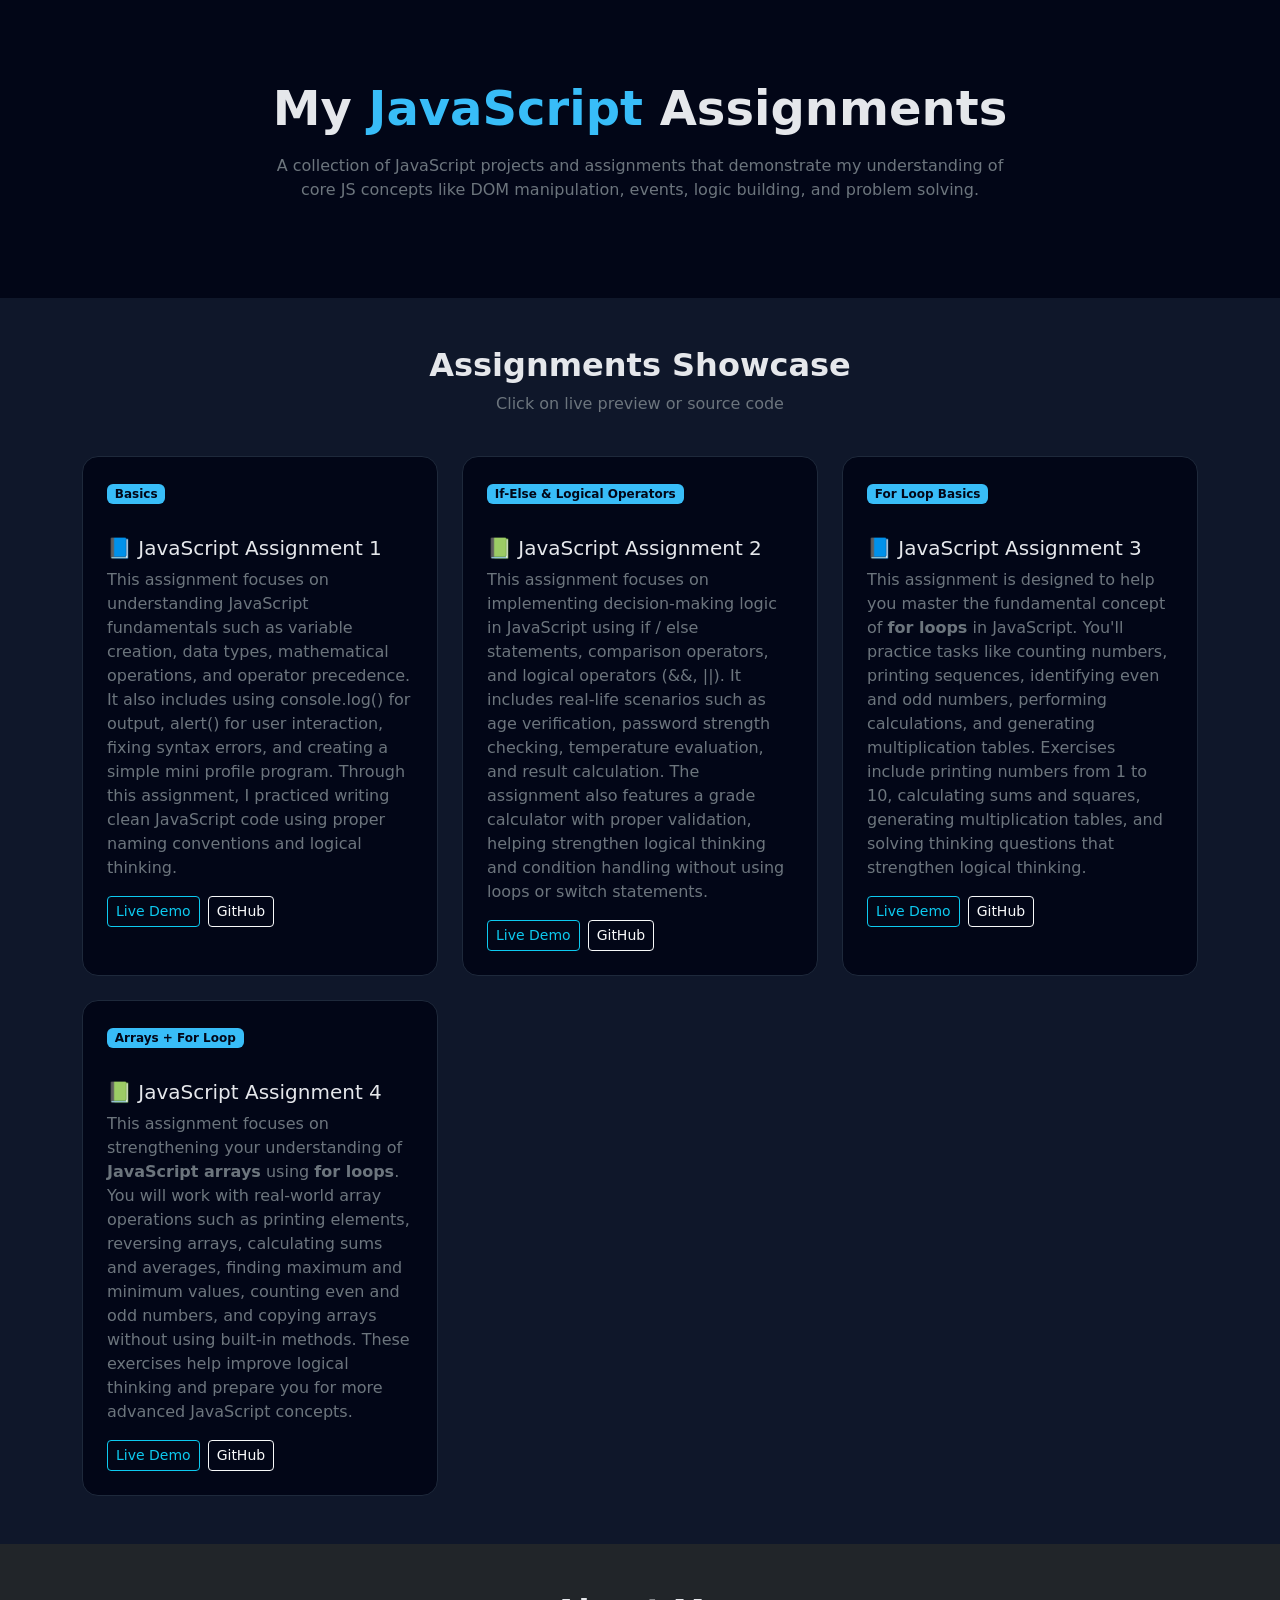
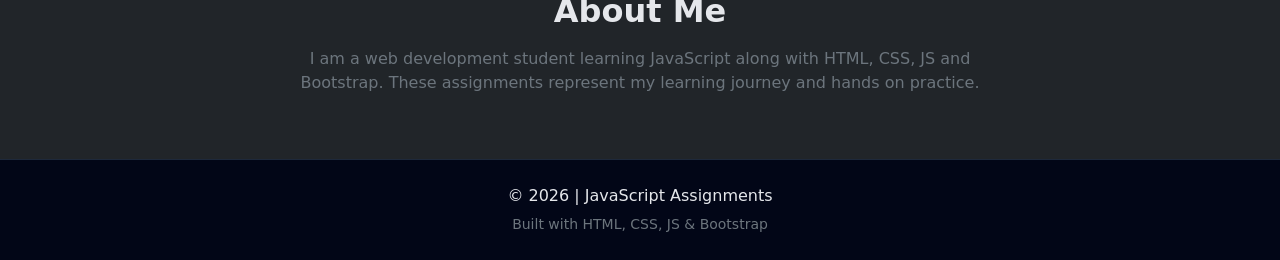
==== index.html @ 64ba67ea "Assgniment 4" ====
<!DOCTYPE html>
<html lang="en">

<head>
  <meta charset="UTF-8" />
  <meta name="viewport" content="width=device-width, initial-scale=1" />
  <title>JavaScript Assignments</title>

  <!-- Bootstrap CSS -->
  <link href="https://cdn.jsdelivr.net/npm/bootstrap@5.3.2/dist/css/bootstrap.min.css" rel="stylesheet" />
<link rel="stylesheet" href="style.css">
</head>

<body>

  <!-- Navbar -->
  <!-- <nav class="navbar navbar-expand-lg navbar-dark">
    <div class="container">
      <a class="navbar-brand fw-bold" href="#">JS Assignments</a>
      <button class="navbar-toggler" type="button" data-bs-toggle="collapse" data-bs-target="#navMenu">
        <span class="navbar-toggler-icon"></span>
      </button>
      <div class="collapse navbar-collapse" id="navMenu">
        <ul class="navbar-nav ms-auto">
          <li class="nav-item"><a class="nav-link" href="#assignments">Assignments</a></li>
          <li class="nav-item"><a class="nav-link" href="#about">About</a></li>
          <li class="nav-item"><a class="nav-link" href="#contact">Contact</a></li>
        </ul>
      </div>
    </div>
  </nav> -->

  <!-- Hero Section -->
  <section class="hero text-center">
    <div class="container">
      <h1 class="display-5 fw-bold">My <span>JavaScript</span> Assignments</h1>
      <p class="mt-3 text-secondary col-lg-8 mx-auto">
        A collection of JavaScript projects and assignments that demonstrate my understanding of core JS concepts like
        DOM manipulation, events, logic building, and problem solving.
      </p>
    </div>
  </section>

  <!-- Assignments Section -->
  <section id="assignments" class="py-5">
    <div class="container">
      <div class="row mb-4">
        <div class="col text-center">
          <h2 class="fw-bold">Assignments Showcase</h2>
          <p class="text-secondary">Click on live preview or source code</p>
        </div>
      </div>

      <div class="row g-4">
        <!-- Assignment 1 -->
        <div class="col-md-6 col-lg-4">
          <div class="assignment-card p-4 h-100">
            <span class="badge badge-custom mb-3">Basics</span>
            <h5 class="mt-3">📘 JavaScript Assignment 1 </h5>
            <p class="text-secondary mt-2">
              This assignment focuses on understanding JavaScript fundamentals such as variable creation, data types, mathematical
              operations, and operator precedence. It also includes using console.log() for output, alert() for user interaction,
              fixing syntax errors, and creating a simple mini profile program. Through this assignment, I practiced writing clean
              JavaScript code using proper naming conventions and logical thinking.
            </p>
            <div class="d-flex gap-2 mt-3">
              <a href="./Assgniment 1/index.html" target="_blank" class="btn btn-outline-info btn-sm">Live Demo</a>
              <a href="https://github.com/muhammadezaananjum289-sys/Assignment-of-Java-Scripts.git"  target="_blank" class="btn btn-outline-light btn-sm">GitHub</a>
            </div>
          </div>
        </div>

        <!-- Assignment 2 -->
        <div class="col-md-6 col-lg-4">
          <div class="assignment-card p-4 h-100">
            <span class="badge badge-custom mb-3">If-Else & Logical Operators</span>
            <h5 class="mt-3">📗 JavaScript Assignment 2 </h5>
            <p class="text-secondary mt-2">
This assignment focuses on implementing decision-making logic in JavaScript using if / else statements, comparison
operators, and logical operators (&&, ||). It includes real-life scenarios such as age verification, password strength
checking, temperature evaluation, and result calculation. The assignment also features a grade calculator with proper
validation, helping strengthen logical thinking and condition handling without using loops or switch statements.            </p>
            <div class="d-flex gap-2 mt-3">
              <a href="./Assgniment 2/index.html" target="_blank" class="btn btn-outline-info btn-sm">Live Demo</a>
              <a href="https://github.com/muhammadezaananjum289-sys/Assignment-of-Java-Scripts.git"  target="_blank" class="btn btn-outline-light btn-sm">GitHub</a>
            </div>
          </div>
        </div>
        <!-- Assignment 3 -->
        <div class="col-md-6 col-lg-4">
          <div class="assignment-card p-4 h-100">
            <span class="badge badge-custom mb-3">For Loop Basics</span>
            <h5 class="mt-3">📘 JavaScript Assignment 3</h5>
            <p class="text-secondary mt-2">
              This assignment is designed to help you master the fundamental concept of <strong>for loops</strong> in
              JavaScript.
              You'll practice tasks like counting numbers, printing sequences, identifying even and odd numbers, performing
              calculations, and generating multiplication tables.
              Exercises include printing numbers from 1 to 10, calculating sums and squares, generating multiplication tables,
              and solving thinking questions that strengthen logical thinking.
            </p>
            <div class="d-flex gap-2 mt-3">
              <a href="./Assgniment 3/index.html" target="_blank" class="btn btn-outline-info btn-sm">Live Demo</a>
              <a href="https://github.com/muhammadezaananjum289-sys/Assignment-of-Java-Scripts.git" target="_blank"
                class="btn btn-outline-light btn-sm">GitHub</a>
            </div>
          </div>
        </div>
<!-- Assignment 4 -->
<div class="col-md-6 col-lg-4">
  <div class="assignment-card p-4 h-100">
    <span class="badge badge-custom mb-3">Arrays + For Loop</span>
    <h5 class="mt-3">📗 JavaScript Assignment 4</h5>
    <p class="text-secondary mt-2">
      This assignment focuses on strengthening your understanding of <strong>JavaScript arrays</strong>
      using <strong>for loops</strong>. You will work with real-world array operations such as printing
      elements, reversing arrays, calculating sums and averages, finding maximum and minimum values,
      counting even and odd numbers, and copying arrays without using built-in methods.
      These exercises help improve logical thinking and prepare you for more advanced JavaScript concepts.
    </p>
    <div class="d-flex gap-2 mt-3">
      <a href="./Assgniment 4/index.html" target="_blank" class="btn btn-outline-info btn-sm">
        Live Demo
      </a>
      <a href="https://github.com/muhammadezaananjum289-sys/Assignment-of-Java-Scripts.git" target="_blank"
        class="btn btn-outline-light btn-sm">
        GitHub
      </a>
    </div>
  </div>
</div>

  </section>

  <!-- About Section -->
  <section id="about" class="py-5 bg-dark">
    <div class="container">
      <div class="row">
        <div class="col-lg-8 mx-auto text-center">
          <h2 class="fw-bold">About Me</h2>
          <p class="text-secondary mt-3">
            I am a web development student learning JavaScript along with HTML, CSS, JS and Bootstrap. These assignments
            represent my learning journey and hands on practice.
          </p>
        </div>
      </div>
    </div>
  </section>

  <!-- Footer -->
  <footer class="py-4" id="contact">
    <div class="container text-center">
      <p class="mb-1">© 2026 | JavaScript Assignments</p>
      <small class="text-secondary">Built with HTML, CSS, JS & Bootstrap</small>
    </div>
  </footer>

  <!-- Bootstrap JS -->
  <script src="https://cdn.jsdelivr.net/npm/bootstrap@5.3.2/dist/js/bootstrap.bundle.min.js"></script>
</body>

</html>
---- style.css ----
body {
      background-color: #0f172a;
      color: #e5e7eb;
    }

    .navbar {
      background-color: #020617;
    }

    .hero {
      padding: 80px 0;
      background: linear-gradient(135deg, #020617, #020617);
    }

    .hero h1 span {
      color: #38bdf8;
    }

    .assignment-card {
      background-color: #020617;
      border: 1px solid #1e293b;
      border-radius: 16px;
      transition: transform 0.3s ease, box-shadow 0.3s ease;
    }

    .assignment-card:hover {
      transform: translateY(-6px);
      box-shadow: 0 12px 30px rgba(56, 189, 248, 0.15);
    }

    .badge-custom {
      background-color: #38bdf8;
      color: #020617;
    }

    footer {
      background-color: #020617;
      border-top: 1px solid #1e293b;
    }
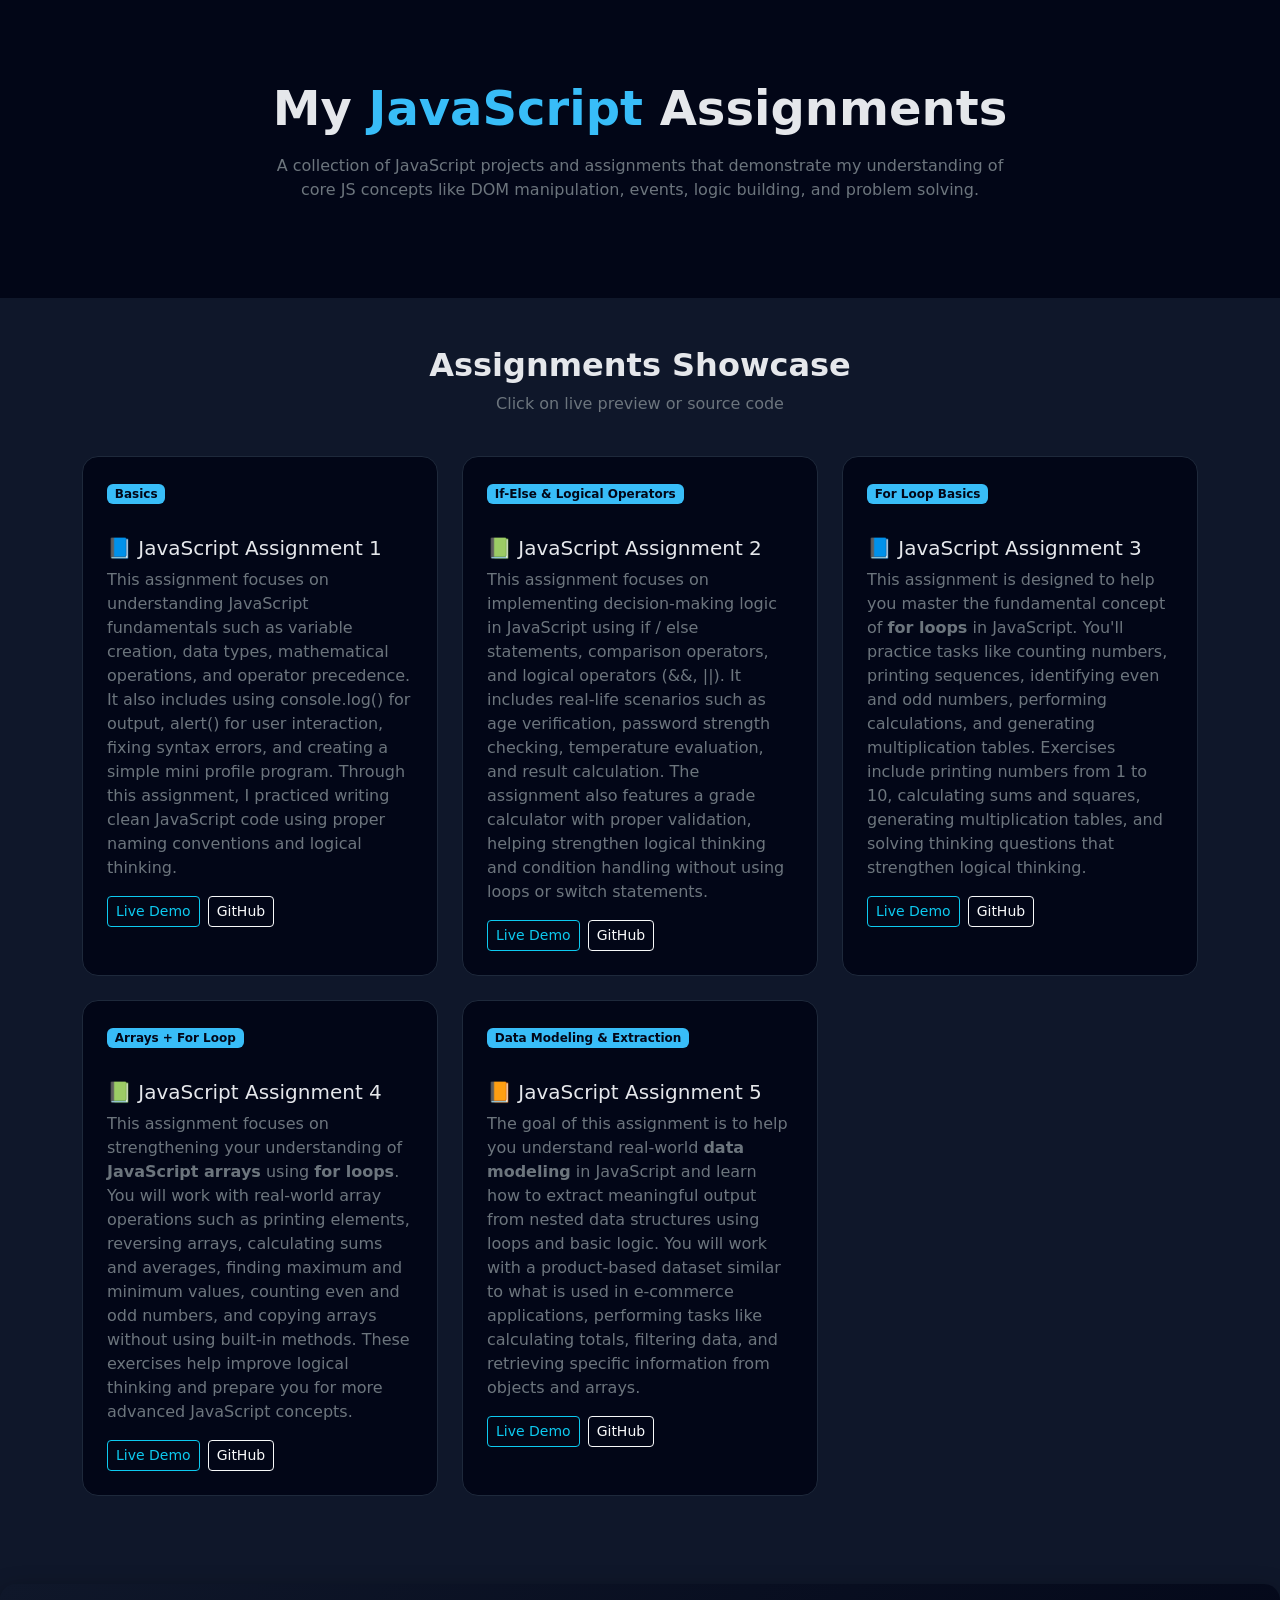
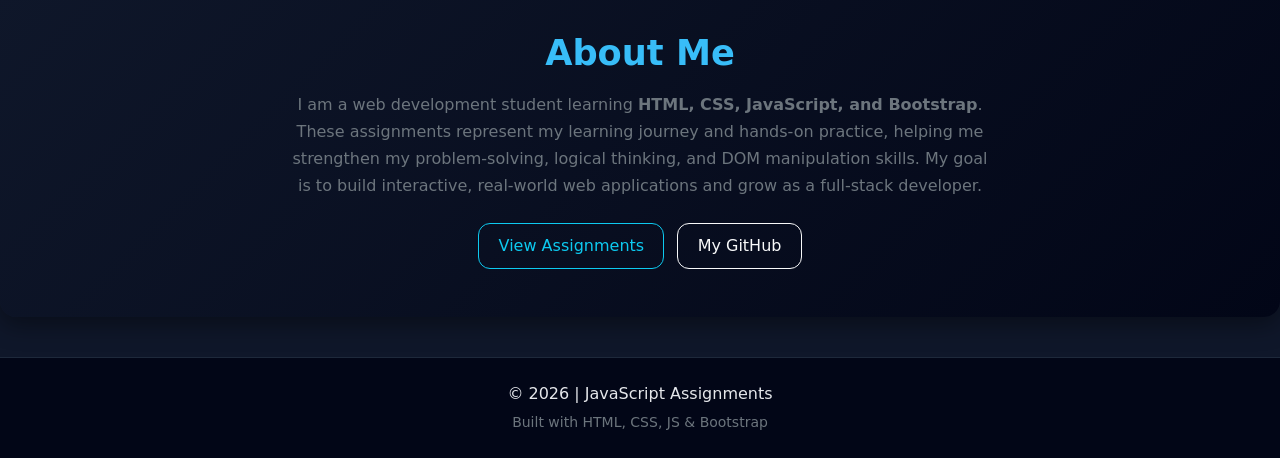
==== commit 888d1431: "Assgniment 5" ====
--- a/index.html
+++ b/index.html
@@ -12,24 +12,6 @@
 </head>
 
 <body>
-
-  <!-- Navbar -->
-  <!-- <nav class="navbar navbar-expand-lg navbar-dark">
-    <div class="container">
-      <a class="navbar-brand fw-bold" href="#">JS Assignments</a>
-      <button class="navbar-toggler" type="button" data-bs-toggle="collapse" data-bs-target="#navMenu">
-        <span class="navbar-toggler-icon"></span>
-      </button>
-      <div class="collapse navbar-collapse" id="navMenu">
-        <ul class="navbar-nav ms-auto">
-          <li class="nav-item"><a class="nav-link" href="#assignments">Assignments</a></li>
-          <li class="nav-item"><a class="nav-link" href="#about">About</a></li>
-          <li class="nav-item"><a class="nav-link" href="#contact">Contact</a></li>
-        </ul>
-      </div>
-    </div>
-  </nav> -->
-
   <!-- Hero Section -->
   <section class="hero text-center">
     <div class="container">
@@ -130,22 +112,52 @@
   </div>
 </div>
 
+<!-- Assignment 5 -->
+<div class="col-md-6 col-lg-4">
+  <div class="assignment-card p-4 h-100">
+    <span class="badge badge-custom mb-3">Data Modeling & Extraction</span>
+    <h5 class="mt-3">📙 JavaScript Assignment 5</h5>
+    <p class="text-secondary mt-2">
+      The goal of this assignment is to help you understand real-world <strong>data modeling</strong> in JavaScript
+      and learn how to extract meaningful output from nested data structures using loops and basic logic.
+      You will work with a product-based dataset similar to what is used in e-commerce applications, performing tasks
+      like
+      calculating totals, filtering data, and retrieving specific information from objects and arrays.
+    </p>
+    <div class="d-flex gap-2 mt-3">
+      <a href="./Assgniment 5/index.html" target="_blank" class="btn btn-outline-info btn-sm">Live Demo</a>
+      <a href="https://github.com/muhammadezaananjum289-sys/Assignment-of-Java-Scripts.git" target="_blank"
+        class="btn btn-outline-light btn-sm">GitHub</a>
+    </div>
+  </div>
+</div>
+
+
   </section>
 
-  <!-- About Section -->
-  <section id="about" class="py-5 bg-dark">
-    <div class="container">
-      <div class="row">
-        <div class="col-lg-8 mx-auto text-center">
-          <h2 class="fw-bold">About Me</h2>
-          <p class="text-secondary mt-3">
-            I am a web development student learning JavaScript along with HTML, CSS, JS and Bootstrap. These assignments
-            represent my learning journey and hands on practice.
-          </p>
+<!-- About Section -->
+<section id="about" class="py-5">
+  <div class="container">
+    <div class="row justify-content-center">
+      <div class="col-lg-8 text-center">
+        <h2 class="fw-bold">About Me</h2>
+        <p class="text-secondary mt-3">
+          I am a web development student learning <strong>HTML, CSS, JavaScript, and Bootstrap</strong>.
+          These assignments represent my learning journey and hands-on practice, helping me strengthen my
+          problem-solving,
+          logical thinking, and DOM manipulation skills. My goal is to build interactive, real-world web applications
+          and grow as a full-stack developer.
+        </p>
+        <div class="mt-4">
+          <a href="#assignments" class="btn btn-outline-info me-2">View Assignments</a>
+          <a href="https://github.com/muhammadezaananjum289-sys" target="_blank" class="btn btn-outline-light">My
+            GitHub</a>
         </div>
       </div>
     </div>
-  </section>
+  </div>
+</section>
+
 
   <!-- Footer -->
   <footer class="py-4" id="contact">
--- a/style.css
+++ b/style.css
@@ -32,6 +32,48 @@
       background-color: #38bdf8;
       color: #020617;
     }
+    /* About Section */
+#about {
+  background: linear-gradient(135deg, #0f172a, #020617);
+  color: #e5e7eb;
+  padding: 80px 0;
+  text-align: center;
+  border-radius: 16px;
+  margin: 40px 0;
+  box-shadow: 0 8px 25px rgba(0, 0, 0, 0.4);
+}
+
+#about h2 {
+  color: #38bdf8;
+  font-size: 2.2rem;
+  margin-bottom: 1rem;
+}
+
+#about p {
+  font-size: 1rem;
+  color: #cbd5e1;
+  line-height: 1.7;
+  max-width: 700px;
+  margin: 0 auto;
+}
+
+#about .btn {
+  padding: 0.6rem 1.2rem;
+  border-radius: 12px;
+  font-weight: 500;
+  transition: all 0.3s ease;
+}
+
+#about .btn-outline-info:hover {
+  background-color: #38bdf8;
+  color: #020617;
+}
+
+#about .btn-outline-light:hover {
+  background-color: #e5e7eb;
+  color: #020617;
+}
+
 
     footer {
       background-color: #020617;
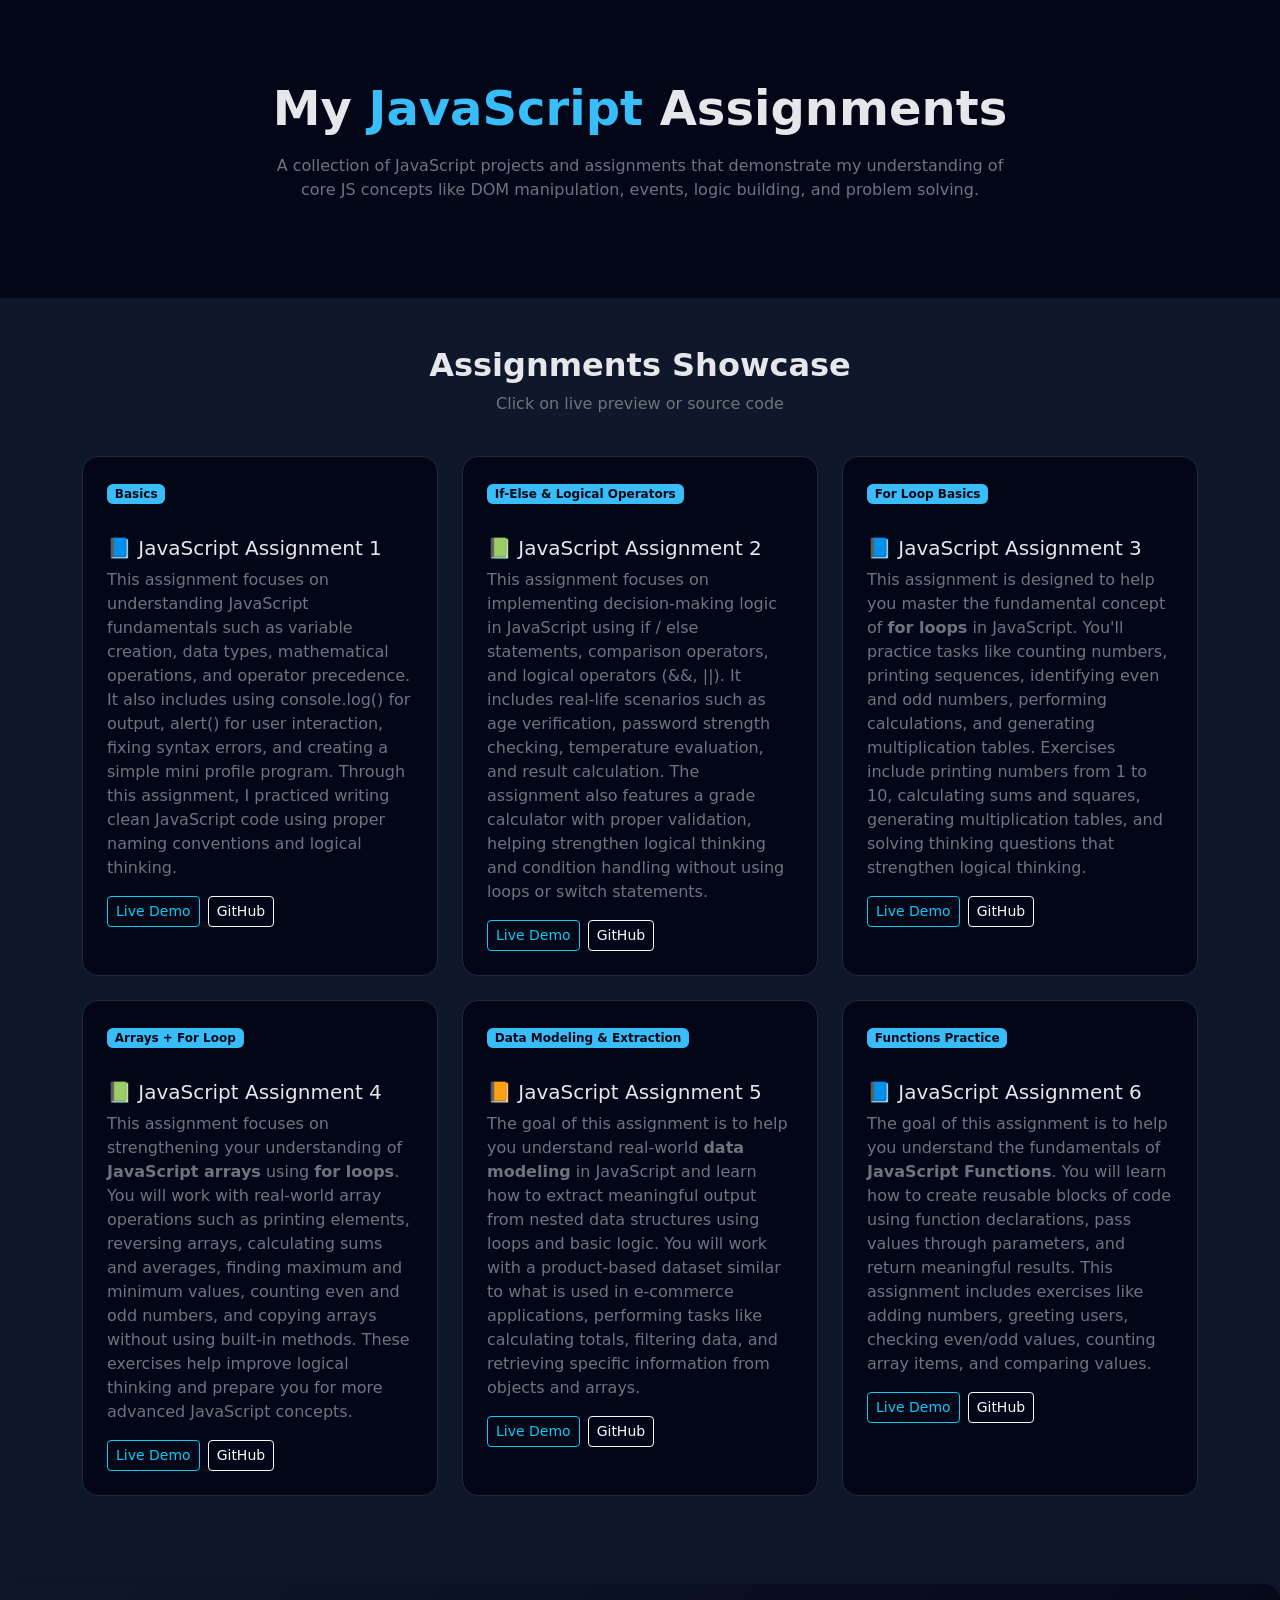
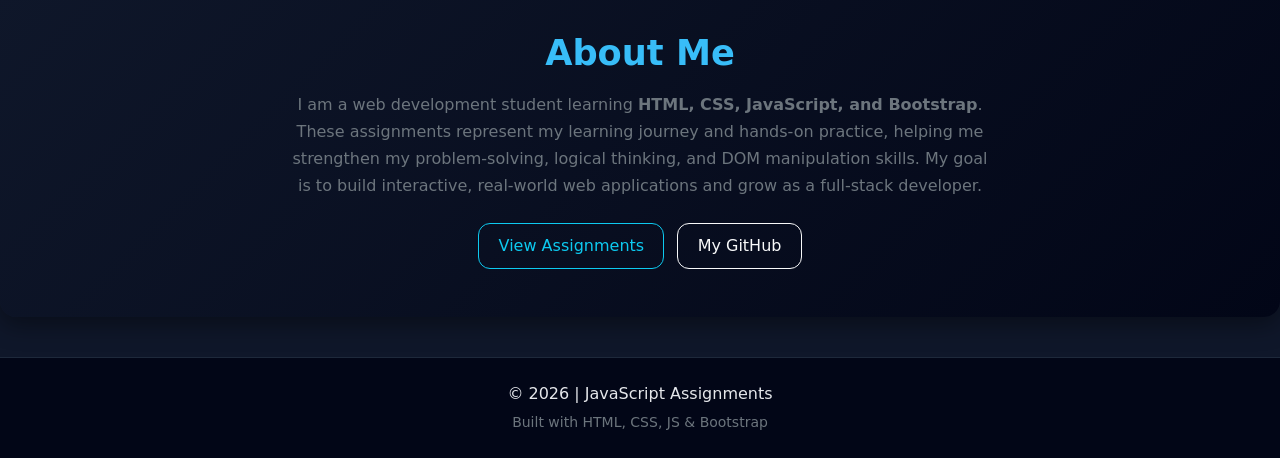
==== commit bf2cb338: "Assginment 6" ====
--- a/index.html
+++ b/index.html
@@ -8,7 +8,7 @@
 
   <!-- Bootstrap CSS -->
   <link href="https://cdn.jsdelivr.net/npm/bootstrap@5.3.2/dist/css/bootstrap.min.css" rel="stylesheet" />
-<link rel="stylesheet" href="style.css">
+  <link rel="stylesheet" href="style.css">
 </head>
 
 <body>
@@ -40,14 +40,18 @@
             <span class="badge badge-custom mb-3">Basics</span>
             <h5 class="mt-3">📘 JavaScript Assignment 1 </h5>
             <p class="text-secondary mt-2">
-              This assignment focuses on understanding JavaScript fundamentals such as variable creation, data types, mathematical
-              operations, and operator precedence. It also includes using console.log() for output, alert() for user interaction,
-              fixing syntax errors, and creating a simple mini profile program. Through this assignment, I practiced writing clean
+              This assignment focuses on understanding JavaScript fundamentals such as variable creation, data types,
+              mathematical
+              operations, and operator precedence. It also includes using console.log() for output, alert() for user
+              interaction,
+              fixing syntax errors, and creating a simple mini profile program. Through this assignment, I practiced
+              writing clean
               JavaScript code using proper naming conventions and logical thinking.
             </p>
             <div class="d-flex gap-2 mt-3">
               <a href="./Assgniment 1/index.html" target="_blank" class="btn btn-outline-info btn-sm">Live Demo</a>
-              <a href="https://github.com/muhammadezaananjum289-sys/Assignment-of-Java-Scripts.git"  target="_blank" class="btn btn-outline-light btn-sm">GitHub</a>
+              <a href="https://github.com/muhammadezaananjum289-sys/Assignment-of-Java-Scripts.git" target="_blank"
+                class="btn btn-outline-light btn-sm">GitHub</a>
             </div>
           </div>
         </div>
@@ -58,13 +62,18 @@
             <span class="badge badge-custom mb-3">If-Else & Logical Operators</span>
             <h5 class="mt-3">📗 JavaScript Assignment 2 </h5>
             <p class="text-secondary mt-2">
-This assignment focuses on implementing decision-making logic in JavaScript using if / else statements, comparison
-operators, and logical operators (&&, ||). It includes real-life scenarios such as age verification, password strength
-checking, temperature evaluation, and result calculation. The assignment also features a grade calculator with proper
-validation, helping strengthen logical thinking and condition handling without using loops or switch statements.            </p>
+              This assignment focuses on implementing decision-making logic in JavaScript using if / else statements,
+              comparison
+              operators, and logical operators (&&, ||). It includes real-life scenarios such as age verification,
+              password strength
+              checking, temperature evaluation, and result calculation. The assignment also features a grade calculator
+              with proper
+              validation, helping strengthen logical thinking and condition handling without using loops or switch
+              statements. </p>
             <div class="d-flex gap-2 mt-3">
               <a href="./Assgniment 2/index.html" target="_blank" class="btn btn-outline-info btn-sm">Live Demo</a>
-              <a href="https://github.com/muhammadezaananjum289-sys/Assignment-of-Java-Scripts.git"  target="_blank" class="btn btn-outline-light btn-sm">GitHub</a>
+              <a href="https://github.com/muhammadezaananjum289-sys/Assignment-of-Java-Scripts.git" target="_blank"
+                class="btn btn-outline-light btn-sm">GitHub</a>
             </div>
           </div>
         </div>
@@ -76,9 +85,11 @@
             <p class="text-secondary mt-2">
               This assignment is designed to help you master the fundamental concept of <strong>for loops</strong> in
               JavaScript.
-              You'll practice tasks like counting numbers, printing sequences, identifying even and odd numbers, performing
+              You'll practice tasks like counting numbers, printing sequences, identifying even and odd numbers,
+              performing
               calculations, and generating multiplication tables.
-              Exercises include printing numbers from 1 to 10, calculating sums and squares, generating multiplication tables,
+              Exercises include printing numbers from 1 to 10, calculating sums and squares, generating multiplication
+              tables,
               and solving thinking questions that strengthen logical thinking.
             </p>
             <div class="d-flex gap-2 mt-3">
@@ -88,75 +99,108 @@
             </div>
           </div>
         </div>
-<!-- Assignment 4 -->
-<div class="col-md-6 col-lg-4">
-  <div class="assignment-card p-4 h-100">
-    <span class="badge badge-custom mb-3">Arrays + For Loop</span>
-    <h5 class="mt-3">📗 JavaScript Assignment 4</h5>
-    <p class="text-secondary mt-2">
-      This assignment focuses on strengthening your understanding of <strong>JavaScript arrays</strong>
-      using <strong>for loops</strong>. You will work with real-world array operations such as printing
-      elements, reversing arrays, calculating sums and averages, finding maximum and minimum values,
-      counting even and odd numbers, and copying arrays without using built-in methods.
-      These exercises help improve logical thinking and prepare you for more advanced JavaScript concepts.
-    </p>
-    <div class="d-flex gap-2 mt-3">
-      <a href="./Assgniment 4/index.html" target="_blank" class="btn btn-outline-info btn-sm">
-        Live Demo
-      </a>
-      <a href="https://github.com/muhammadezaananjum289-sys/Assignment-of-Java-Scripts.git" target="_blank"
-        class="btn btn-outline-light btn-sm">
-        GitHub
-      </a>
-    </div>
-  </div>
-</div>
-
-<!-- Assignment 5 -->
-<div class="col-md-6 col-lg-4">
-  <div class="assignment-card p-4 h-100">
-    <span class="badge badge-custom mb-3">Data Modeling & Extraction</span>
-    <h5 class="mt-3">📙 JavaScript Assignment 5</h5>
-    <p class="text-secondary mt-2">
-      The goal of this assignment is to help you understand real-world <strong>data modeling</strong> in JavaScript
-      and learn how to extract meaningful output from nested data structures using loops and basic logic.
-      You will work with a product-based dataset similar to what is used in e-commerce applications, performing tasks
-      like
-      calculating totals, filtering data, and retrieving specific information from objects and arrays.
-    </p>
-    <div class="d-flex gap-2 mt-3">
-      <a href="./Assgniment 5/index.html" target="_blank" class="btn btn-outline-info btn-sm">Live Demo</a>
-      <a href="https://github.com/muhammadezaananjum289-sys/Assignment-of-Java-Scripts.git" target="_blank"
-        class="btn btn-outline-light btn-sm">GitHub</a>
-    </div>
-  </div>
-</div>
+        <!-- Assignment 4 -->
+        <div class="col-md-6 col-lg-4">
+          <div class="assignment-card p-4 h-100">
+            <span class="badge badge-custom mb-3">Arrays + For Loop</span>
+            <h5 class="mt-3">📗 JavaScript Assignment 4</h5>
+            <p class="text-secondary mt-2">
+              This assignment focuses on strengthening your understanding of <strong>JavaScript arrays</strong>
+              using <strong>for loops</strong>. You will work with real-world array operations such as printing
+              elements, reversing arrays, calculating sums and averages, finding maximum and minimum values,
+              counting even and odd numbers, and copying arrays without using built-in methods.
+              These exercises help improve logical thinking and prepare you for more advanced JavaScript concepts.
+            </p>
+            <div class="d-flex gap-2 mt-3">
+              <a href="./Assgniment 4/index.html" target="_blank" class="btn btn-outline-info btn-sm">
+                Live Demo
+              </a>
+              <a href="https://github.com/muhammadezaananjum289-sys/Assignment-of-Java-Scripts.git" target="_blank"
+                class="btn btn-outline-light btn-sm">
+                GitHub
+              </a>
+            </div>
+          </div>
+        </div>
+
+        <!-- Assignment 5 -->
+        <div class="col-md-6 col-lg-4">
+          <div class="assignment-card p-4 h-100">
+            <span class="badge badge-custom mb-3">Data Modeling & Extraction</span>
+            <h5 class="mt-3">📙 JavaScript Assignment 5</h5>
+            <p class="text-secondary mt-2">
+              The goal of this assignment is to help you understand real-world <strong>data modeling</strong> in
+              JavaScript
+              and learn how to extract meaningful output from nested data structures using loops and basic logic.
+              You will work with a product-based dataset similar to what is used in e-commerce applications, performing
+              tasks
+              like
+              calculating totals, filtering data, and retrieving specific information from objects and arrays.
+            </p>
+            <div class="d-flex gap-2 mt-3">
+              <a href="./Assgniment 5/index.html" target="_blank" class="btn btn-outline-info btn-sm">Live Demo</a>
+              <a href="https://github.com/muhammadezaananjum289-sys/Assignment-of-Java-Scripts.git" target="_blank"
+                class="btn btn-outline-light btn-sm">GitHub</a>
+            </div>
+          </div>
+        </div>
+        <!-- Assignment 6 -->
+        <div class="col-md-6 col-lg-4">
+          <div class="assignment-card p-4 h-100">
+        
+            <span class="badge badge-custom mb-3">Functions Practice</span>
+        
+            <h5 class="mt-3">📘 JavaScript Assignment 6</h5>
+        
+            <p class="text-secondary mt-2">
+              The goal of this assignment is to help you understand the fundamentals of
+              <strong>JavaScript Functions</strong>.
+              You will learn how to create reusable blocks of code using function declarations,
+              pass values through parameters, and return meaningful results.
+              This assignment includes exercises like adding numbers, greeting users, checking even/odd values,
+              counting array items, and comparing values.
+            </p>
+        
+            <div class="d-flex gap-2 mt-3">
+              <a href="./Assginment 6/index.html" target="_blank" class="btn btn-outline-info btn-sm">
+                Live Demo
+              </a>
+        
+              <a href="https://github.com/muhammadezaananjum289-sys/Assignment-of-Java-Scripts.git" target="_blank"
+                class="btn btn-outline-light btn-sm">
+                GitHub
+              </a>
+            </div>
+        
+          </div>
+        </div>
+
 
 
   </section>
 
-<!-- About Section -->
-<section id="about" class="py-5">
-  <div class="container">
-    <div class="row justify-content-center">
-      <div class="col-lg-8 text-center">
-        <h2 class="fw-bold">About Me</h2>
-        <p class="text-secondary mt-3">
-          I am a web development student learning <strong>HTML, CSS, JavaScript, and Bootstrap</strong>.
-          These assignments represent my learning journey and hands-on practice, helping me strengthen my
-          problem-solving,
-          logical thinking, and DOM manipulation skills. My goal is to build interactive, real-world web applications
-          and grow as a full-stack developer.
-        </p>
-        <div class="mt-4">
-          <a href="#assignments" class="btn btn-outline-info me-2">View Assignments</a>
-          <a href="https://github.com/muhammadezaananjum289-sys" target="_blank" class="btn btn-outline-light">My
-            GitHub</a>
+  <!-- About Section -->
+  <section id="about" class="py-5">
+    <div class="container">
+      <div class="row justify-content-center">
+        <div class="col-lg-8 text-center">
+          <h2 class="fw-bold">About Me</h2>
+          <p class="text-secondary mt-3">
+            I am a web development student learning <strong>HTML, CSS, JavaScript, and Bootstrap</strong>.
+            These assignments represent my learning journey and hands-on practice, helping me strengthen my
+            problem-solving,
+            logical thinking, and DOM manipulation skills. My goal is to build interactive, real-world web applications
+            and grow as a full-stack developer.
+          </p>
+          <div class="mt-4">
+            <a href="#assignments" class="btn btn-outline-info me-2">View Assignments</a>
+            <a href="https://github.com/muhammadezaananjum289-sys" target="_blank" class="btn btn-outline-light">My
+              GitHub</a>
+          </div>
         </div>
       </div>
     </div>
-  </div>
-</section>
+  </section>
 
 
   <!-- Footer -->
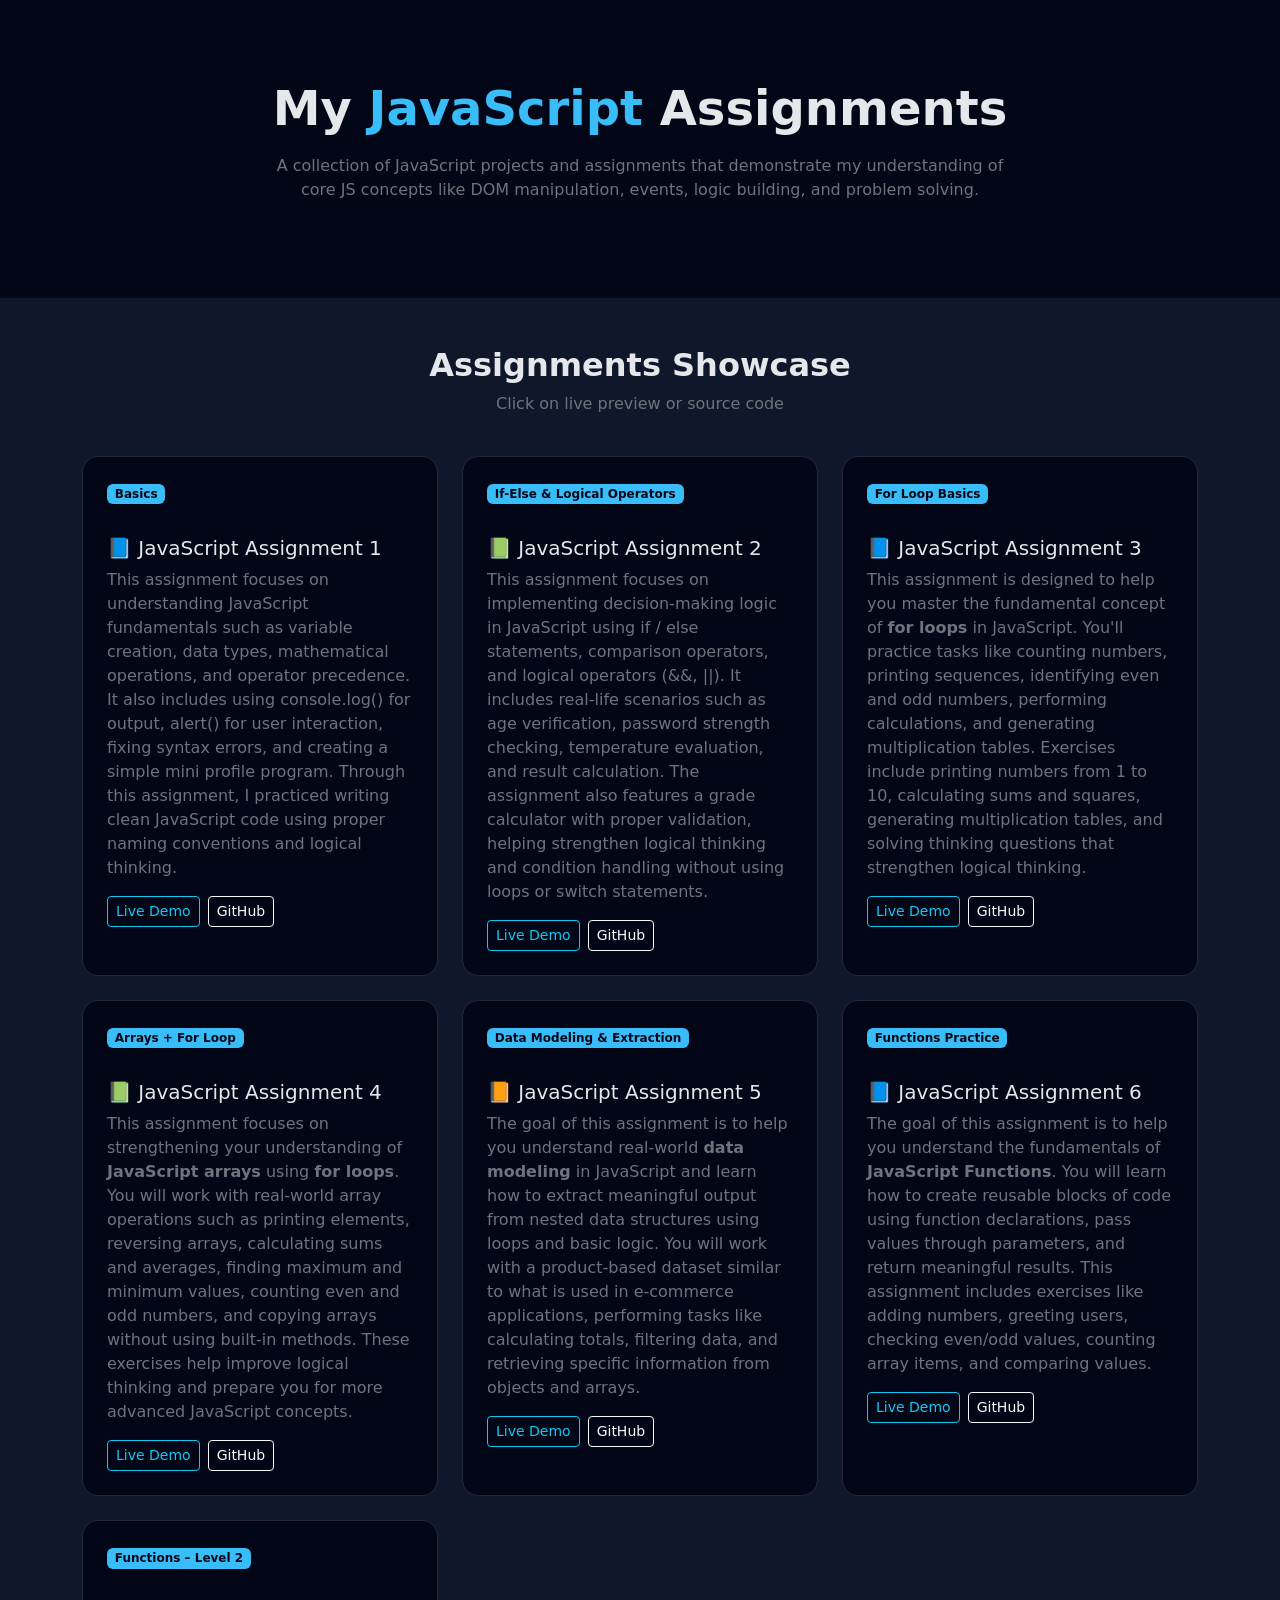
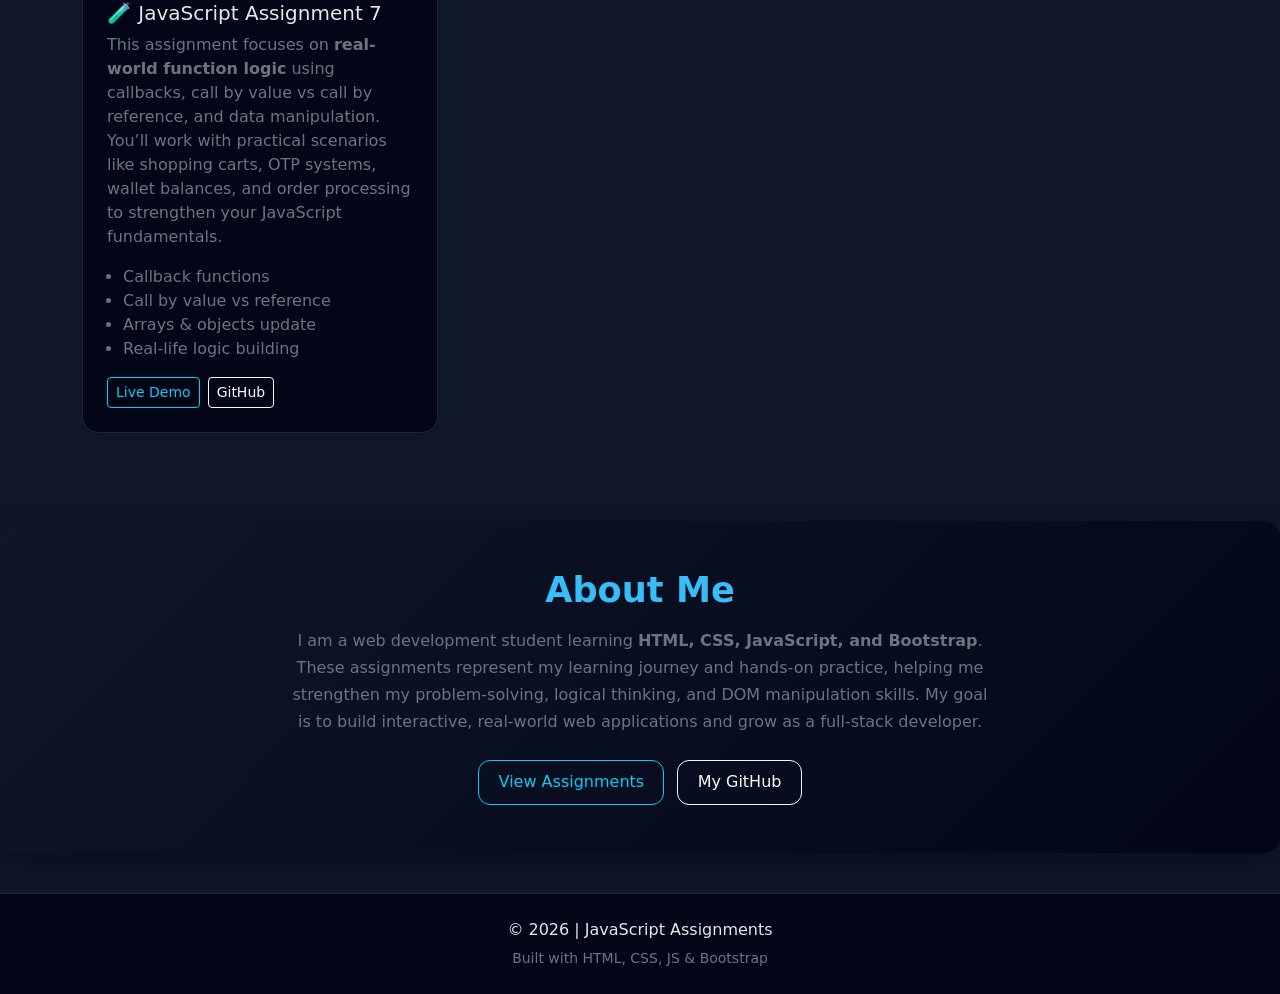
==== commit a0afb4cf: "Assignment 7" ====
--- a/index.html
+++ b/index.html
@@ -175,6 +175,41 @@
           </div>
         </div>
 
+<!-- Assignment 7 -->
+<div class="col-md-6 col-lg-4">
+  <div class="assignment-card p-4 h-100">
+
+    <span class="badge badge-custom mb-3">Functions – Level 2</span>
+
+    <h5 class="mt-3">🧪 JavaScript Assignment 7</h5>
+
+    <p class="text-secondary mt-2">
+      This assignment focuses on <strong>real-world function logic</strong> using
+      callbacks, call by value vs call by reference, and data manipulation.
+      You’ll work with practical scenarios like shopping carts, OTP systems,
+      wallet balances, and order processing to strengthen your JavaScript fundamentals.
+    </p>
+
+    <ul class="text-secondary mt-2 ps-3">
+      <li>Callback functions</li>
+      <li>Call by value vs reference</li>
+      <li>Arrays & objects update</li>
+      <li>Real-life logic building</li>
+    </ul>
+
+    <div class="d-flex gap-2 mt-3">
+      <a href="./Assginment 7/index.html" target="_blank" class="btn btn-outline-info btn-sm">
+        Live Demo
+      </a>
+
+      <a href="https://github.com/muhammadezaananjum289-sys/Assignment-of-Java-Scripts.git" target="_blank"
+        class="btn btn-outline-light btn-sm">
+        GitHub
+      </a>
+    </div>
+
+  </div>
+</div>
 
 
   </section>
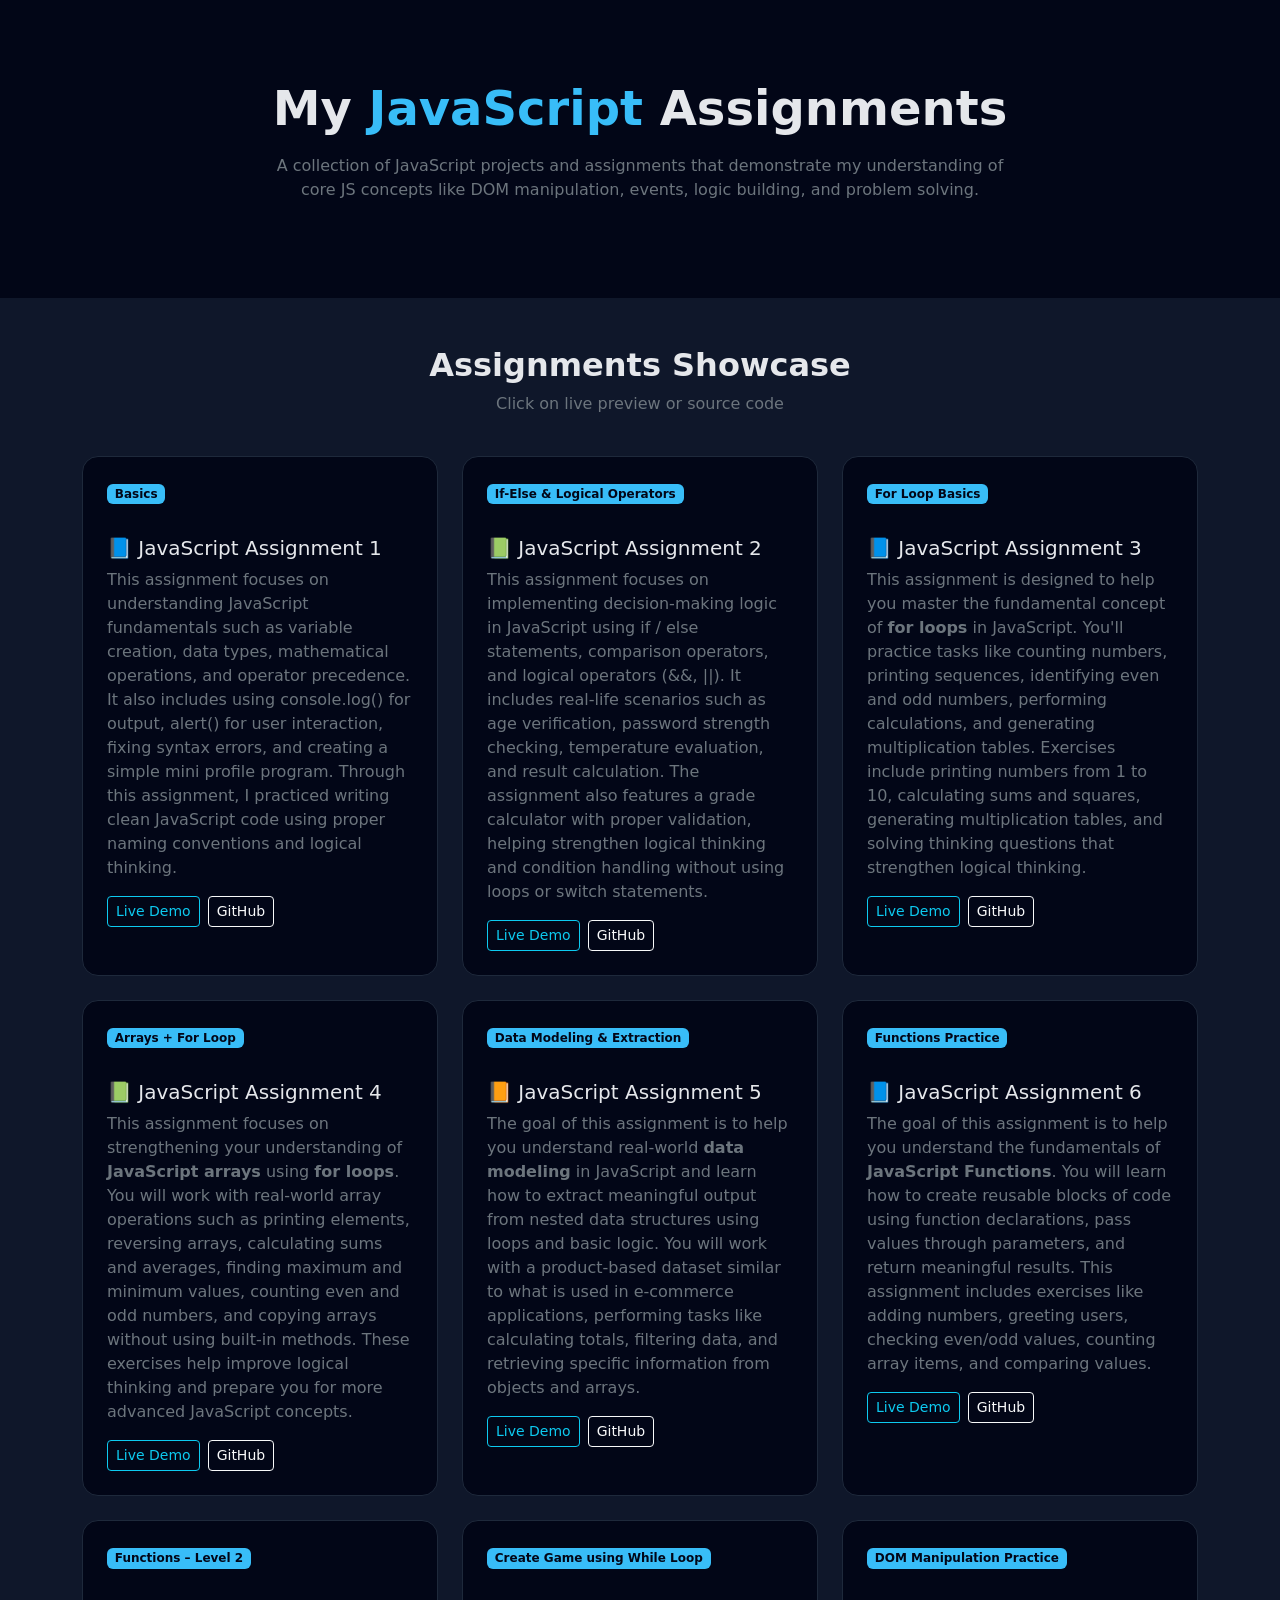
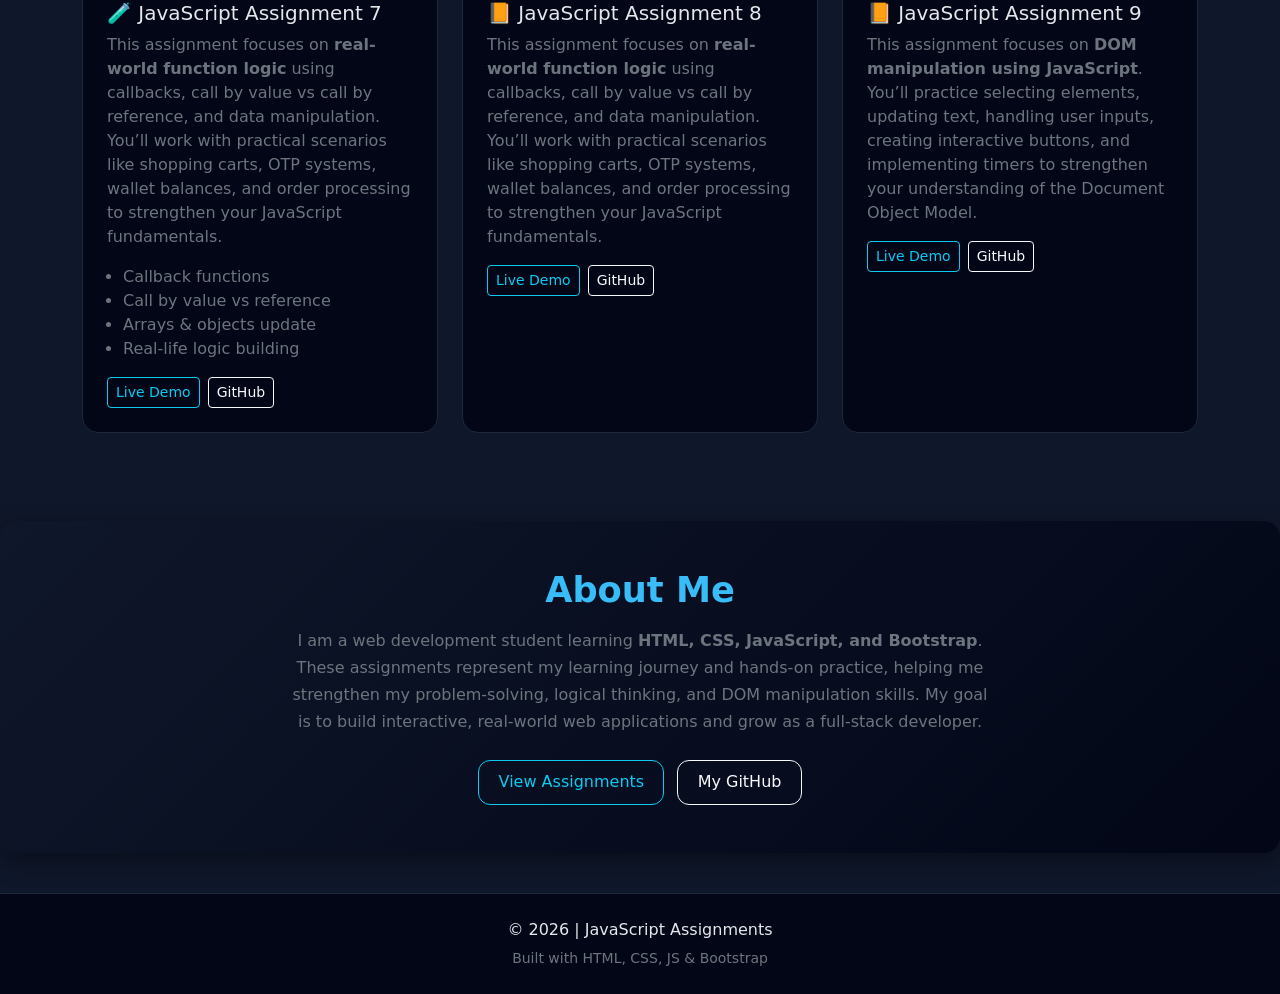
==== commit da3830c0: "Assgniment 9" ====
--- a/index.html
+++ b/index.html
@@ -199,6 +199,62 @@
 
     <div class="d-flex gap-2 mt-3">
       <a href="./Assginment 7/index.html" target="_blank" class="btn btn-outline-info btn-sm">
+        Live Demo
+      </a>
+
+      <a href="https://github.com/muhammadezaananjum289-sys/Assignment-of-Java-Scripts.git" target="_blank"
+        class="btn btn-outline-light btn-sm">
+        GitHub
+      </a>
+    </div>
+  </div>
+</div>
+<!-- Assignment 8 -->
+<div class="col-md-6 col-lg-4">
+  <div class="assignment-card p-4 h-100">
+
+    <span class="badge badge-custom mb-3">Create Game using While Loop</span>
+
+    <h5 class="mt-3">📙 JavaScript Assignment 8</h5>
+
+    <p class="text-secondary mt-2">
+      This assignment focuses on <strong>real-world function logic</strong> using
+      callbacks, call by value vs call by reference, and data manipulation.
+      You’ll work with practical scenarios like shopping carts, OTP systems,
+      wallet balances, and order processing to strengthen your JavaScript fundamentals.
+    </p>
+
+    </ul>
+
+    <div class="d-flex gap-2 mt-3">
+      <a href="./Assgniment 8/index.html" target="_blank" class="btn btn-outline-info btn-sm">
+        Live Demo
+      </a>
+
+      <a href="https://github.com/muhammadezaananjum289-sys/Assignment-of-Java-Scripts.git" target="_blank"
+        class="btn btn-outline-light btn-sm">
+        GitHub
+      </a>
+    </div>
+</div>
+</div>
+<!-- Assignment 9 -->
+<div class="col-md-6 col-lg-4">
+  <div class="assignment-card p-4 h-100">
+
+    <span class="badge badge-custom mb-3">DOM Manipulation Practice</span>
+
+    <h5 class="mt-3">📙 JavaScript Assignment 9</h5>
+
+    <p class="text-secondary mt-2">
+      This assignment focuses on <strong>DOM manipulation using JavaScript</strong>.
+      You’ll practice selecting elements, updating text, handling user inputs,
+      creating interactive buttons, and implementing timers to strengthen your
+      understanding of the Document Object Model.
+    </p>
+
+    <div class="d-flex gap-2 mt-3">
+      <a href="./Assgniment 9/index.html" target="_blank" class="btn btn-outline-info btn-sm">
         Live Demo
       </a>
 
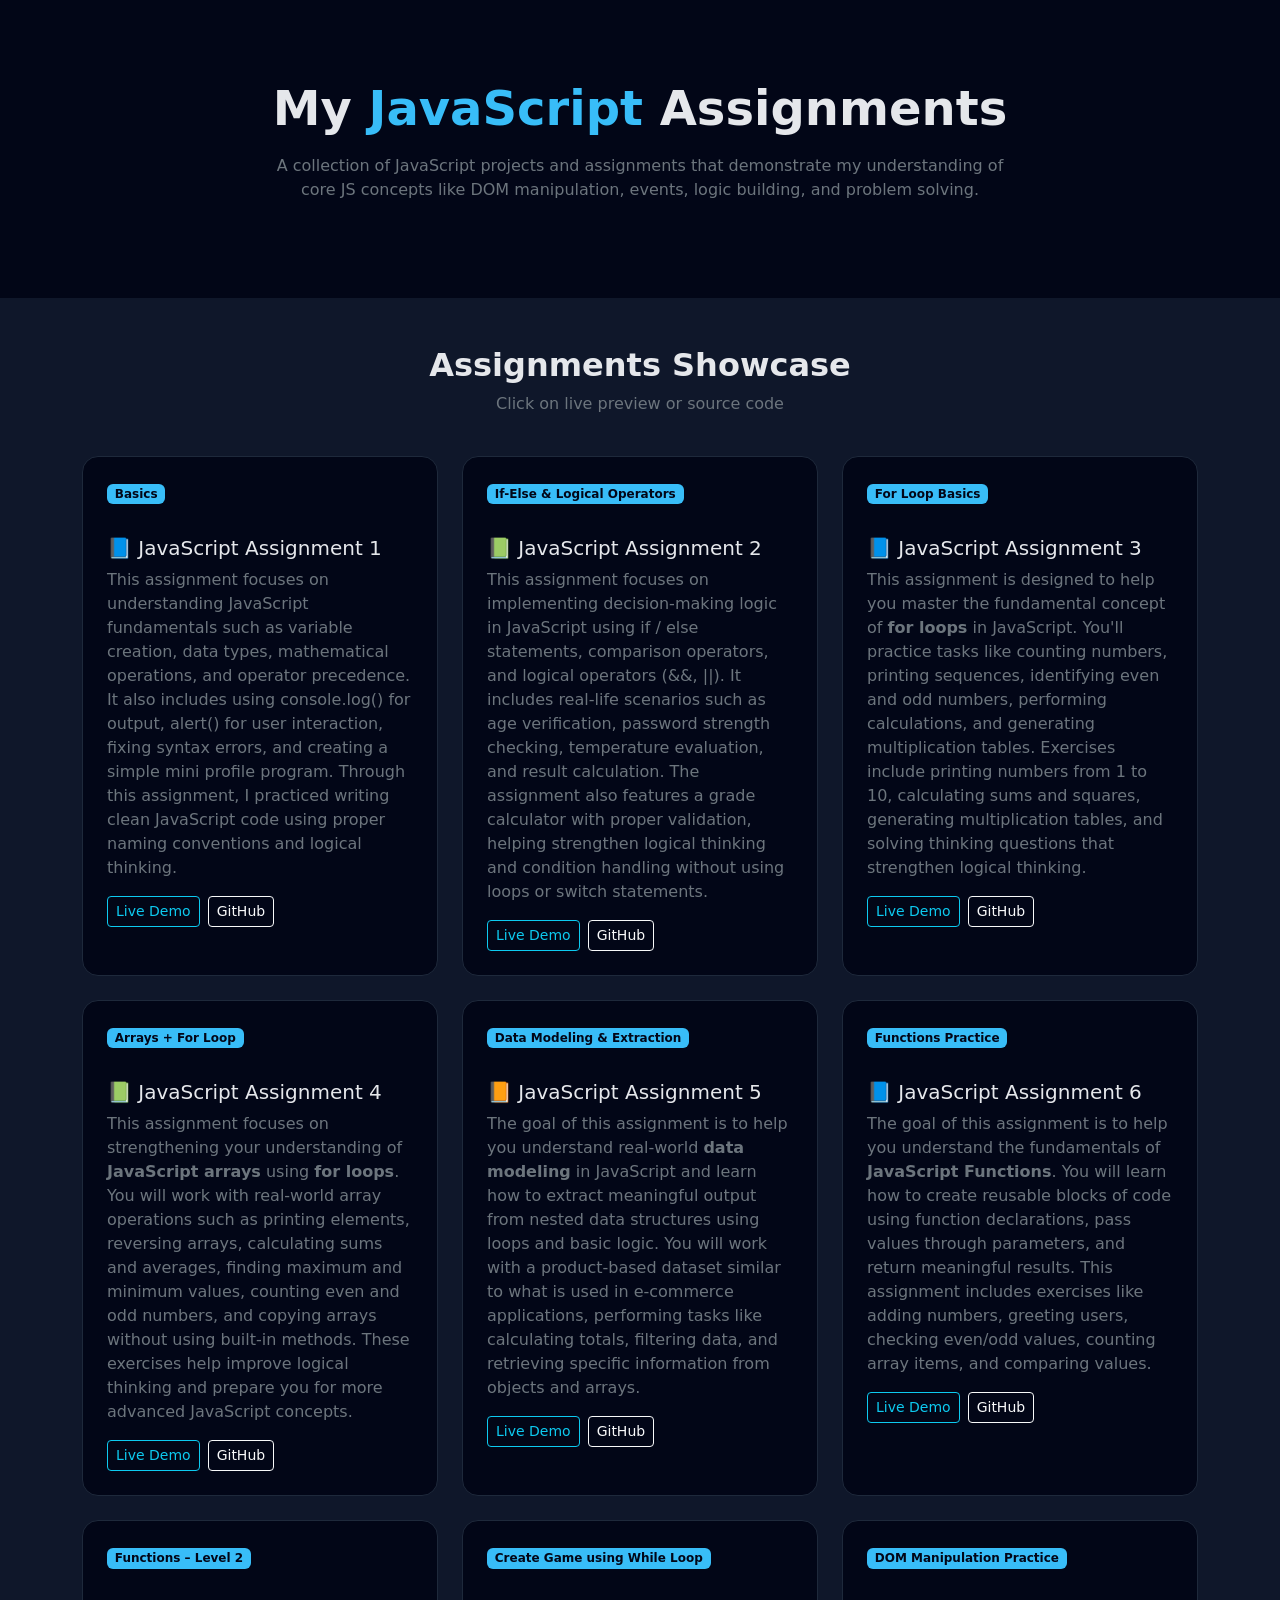
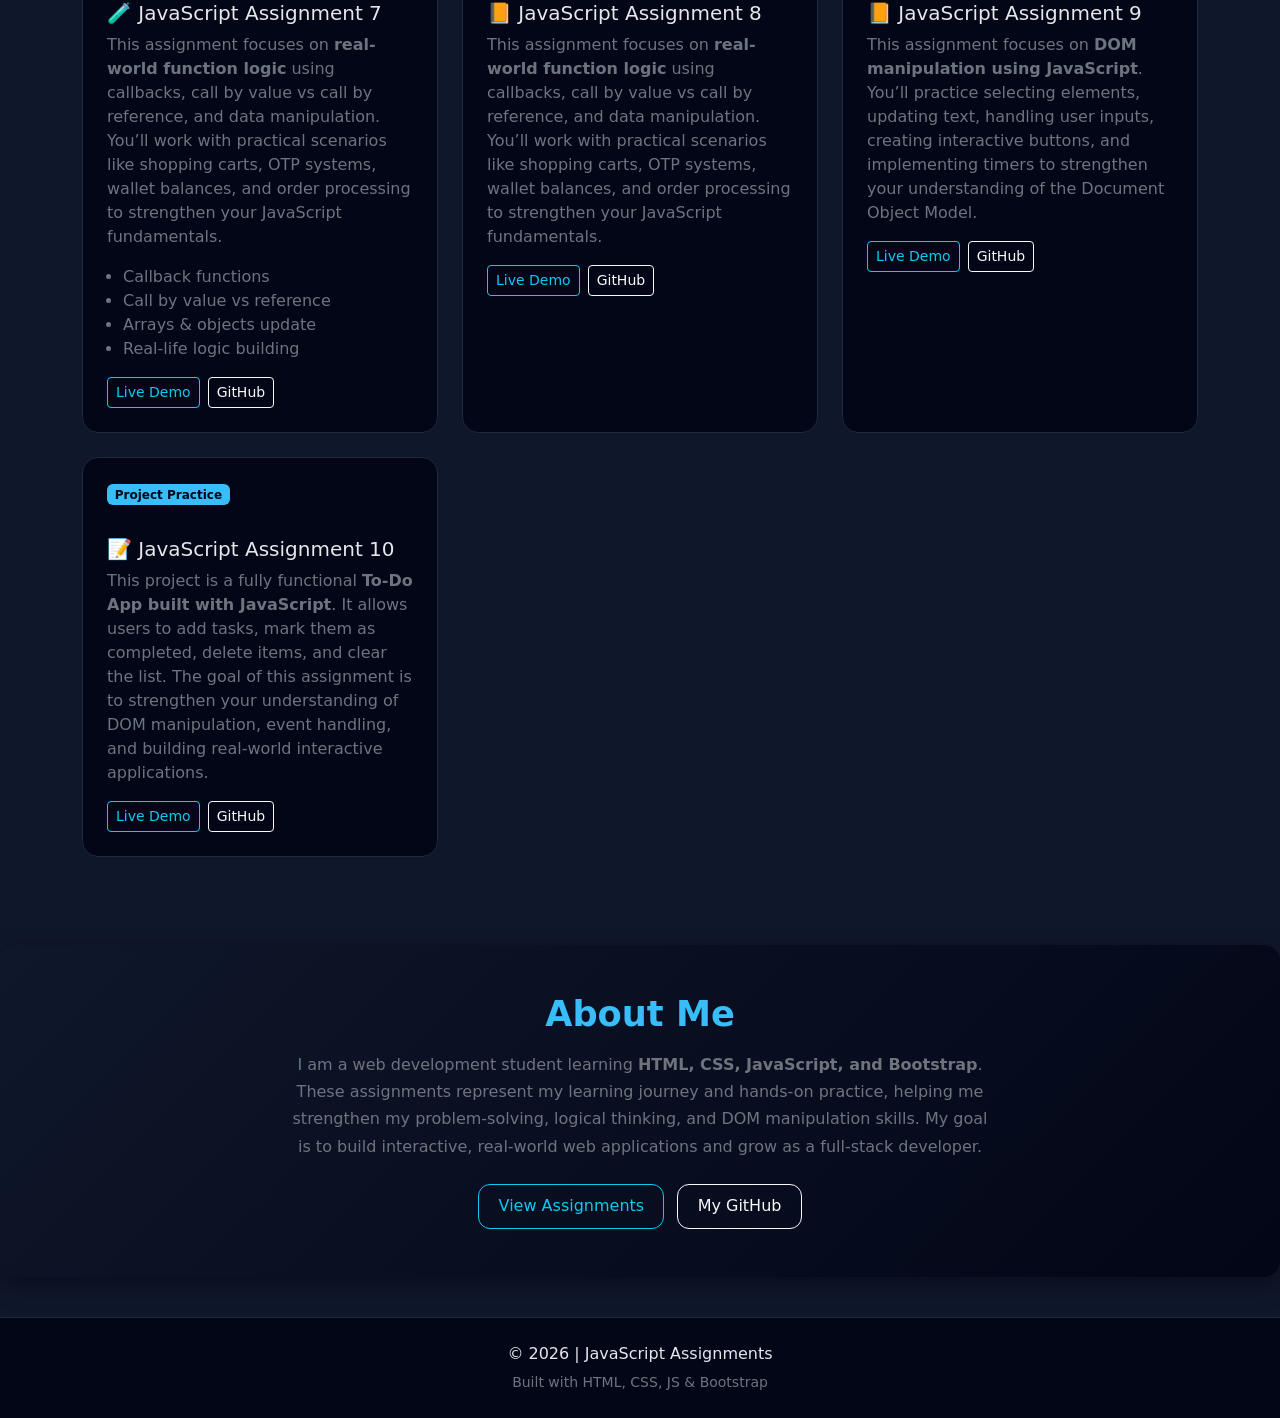
==== commit 18b0400a: "Assgniment 10" ====
--- a/index.html
+++ b/index.html
@@ -266,7 +266,33 @@
 
   </div>
 </div>
-
+<!-- Assignment 10 -->
+<div class="col-md-6 col-lg-4">
+  <div class="assignment-card p-4 h-100">
+
+    <span class="badge badge-custom mb-3">Project Practice</span>
+
+    <h5 class="mt-3">📝 JavaScript Assignment 10</h5>
+
+    <p class="text-secondary mt-2">
+      This project is a fully functional <strong>To-Do App built with JavaScript</strong>.
+      It allows users to add tasks, mark them as completed, delete items, and clear the list.
+      The goal of this assignment is to strengthen your understanding of DOM manipulation,
+      event handling, and building real-world interactive applications.
+    </p>
+
+    <div class="d-flex gap-2 mt-3">
+      <a href="./Assgniment 10/index.htmladd" target="_blank" class="btn btn-outline-info btn-sm">
+        Live Demo
+      </a>
+
+      <a href="https://github.com/muhammadezaananjum289-sys/Assignment-of-Java-Scripts.git" target="_blank" class="btn btn-outline-light btn-sm">
+        GitHub
+      </a>
+    </div>
+
+  </div>
+</div>
 
   </section>
 
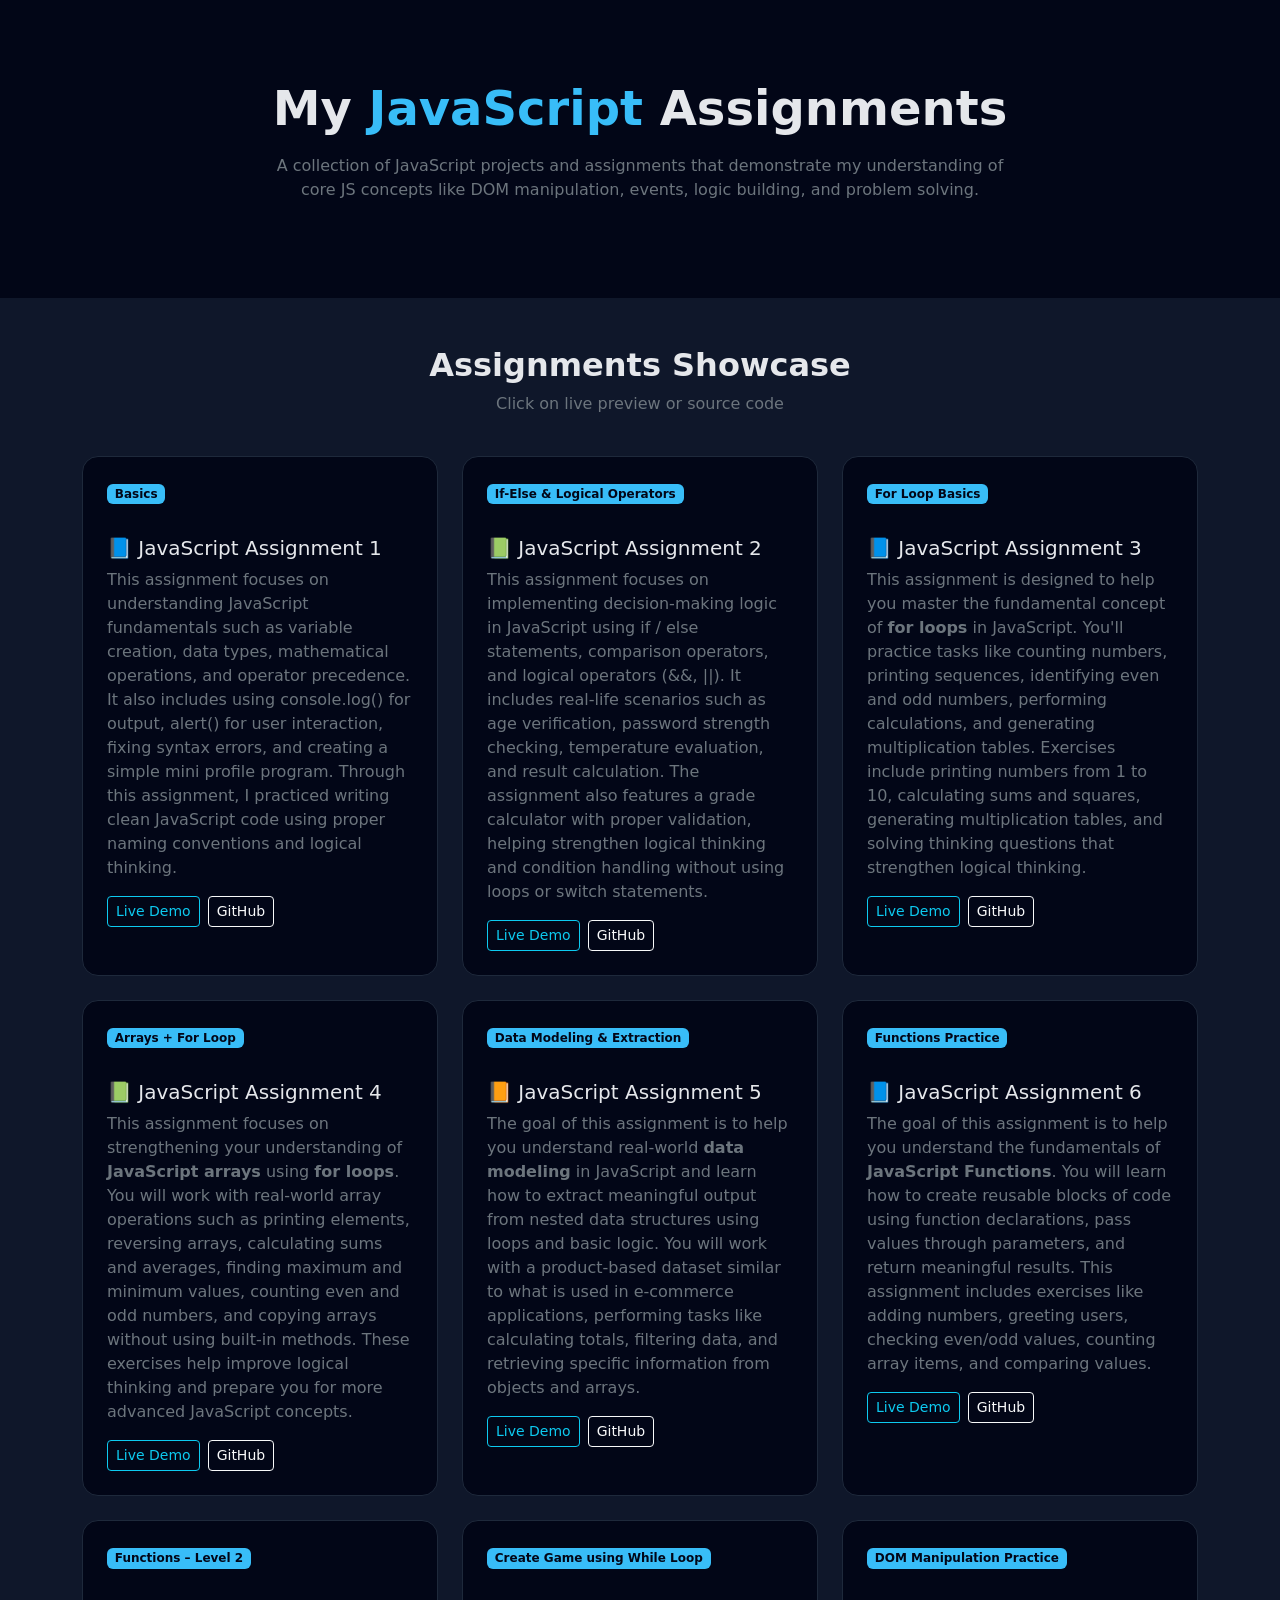
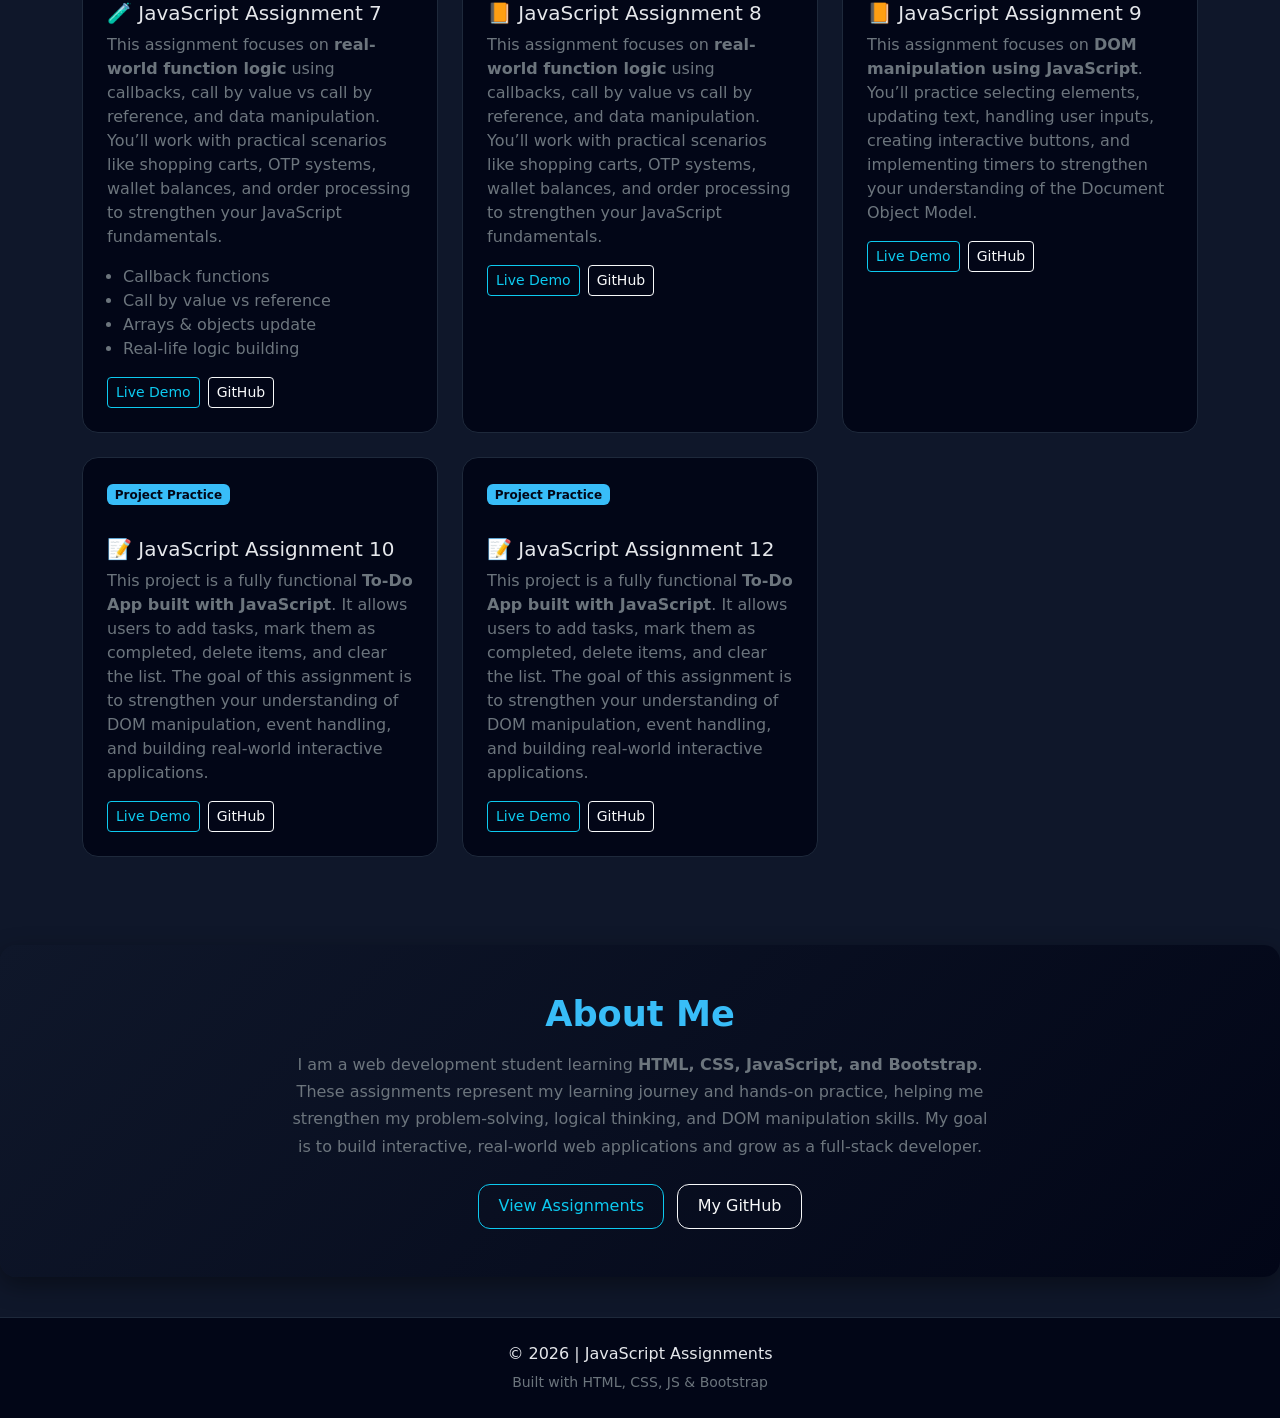
==== commit c3f5be0f: "Assgniment 12 upload" ====
--- a/index.html
+++ b/index.html
@@ -6,13 +6,11 @@
   <meta name="viewport" content="width=device-width, initial-scale=1" />
   <title>JavaScript Assignments</title>
 
-  <!-- Bootstrap CSS -->
   <link href="https://cdn.jsdelivr.net/npm/bootstrap@5.3.2/dist/css/bootstrap.min.css" rel="stylesheet" />
   <link rel="stylesheet" href="style.css">
 </head>
 
 <body>
-  <!-- Hero Section -->
   <section class="hero text-center">
     <div class="container">
       <h1 class="display-5 fw-bold">My <span>JavaScript</span> Assignments</h1>
@@ -23,7 +21,6 @@
     </div>
   </section>
 
-  <!-- Assignments Section -->
   <section id="assignments" class="py-5">
     <div class="container">
       <div class="row mb-4">
@@ -282,7 +279,7 @@
     </p>
 
     <div class="d-flex gap-2 mt-3">
-      <a href="./Assgniment 10/index.htmladd" target="_blank" class="btn btn-outline-info btn-sm">
+      <a href="./Assgniment 10/index.html" target="_blank" class="btn btn-outline-info btn-sm">
         Live Demo
       </a>
 
@@ -293,10 +290,36 @@
 
   </div>
 </div>
-
+<!-- Assignment 10 -->
+<div class="col-md-6 col-lg-4">
+  <div class="assignment-card p-4 h-100">
+
+    <span class="badge badge-custom mb-3">Project Practice</span>
+
+    <h5 class="mt-3">📝 JavaScript Assignment 12</h5>
+
+    <p class="text-secondary mt-2">
+      This project is a fully functional <strong>To-Do App built with JavaScript</strong>.
+      It allows users to add tasks, mark them as completed, delete items, and clear the list.
+      The goal of this assignment is to strengthen your understanding of DOM manipulation,
+      event handling, and building real-world interactive applications.
+    </p>
+
+    <div class="d-flex gap-2 mt-3">
+      <a href="./Assgniment 12/index.html" target="_blank" class="btn btn-outline-info btn-sm">
+        Live Demo
+      </a>
+
+      <a href="https://github.com/muhammadezaananjum15/Assignment-of-Java-Scripts.git" target="_blank"
+        class="btn btn-outline-light btn-sm">
+        GitHub
+      </a>
+    </div>
+
+  </div>
+</div>
   </section>
 
-  <!-- About Section -->
   <section id="about" class="py-5">
     <div class="container">
       <div class="row justify-content-center">
@@ -320,7 +343,6 @@
   </section>
 
 
-  <!-- Footer -->
   <footer class="py-4" id="contact">
     <div class="container text-center">
       <p class="mb-1">© 2026 | JavaScript Assignments</p>
@@ -328,7 +350,6 @@
     </div>
   </footer>
 
-  <!-- Bootstrap JS -->
   <script src="https://cdn.jsdelivr.net/npm/bootstrap@5.3.2/dist/js/bootstrap.bundle.min.js"></script>
 </body>
 
